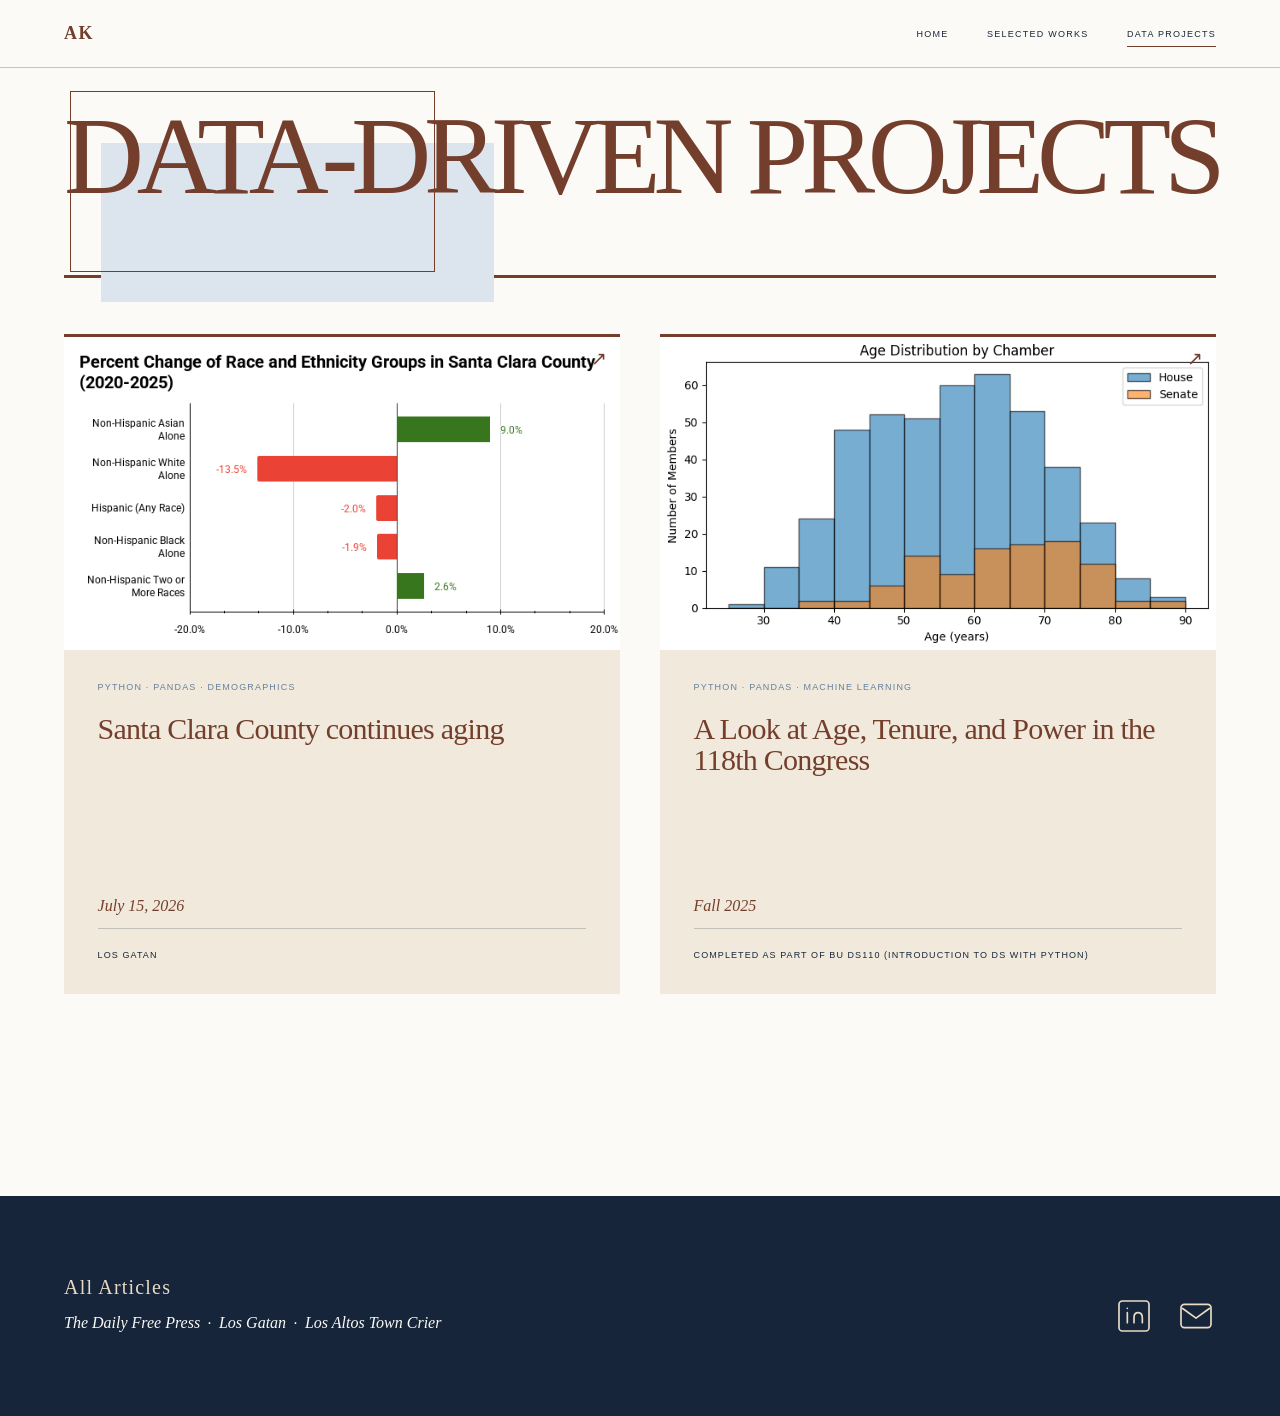
==== data-projects.html @ 2c97b5e6 "Publish portfolio website" ====
<!doctype html>
<html lang="en">
<head>
  <meta charset="UTF-8" />
  <meta name="viewport" content="width=device-width, initial-scale=1.0" />
  <meta name="description" content="Data-driven reporting projects by Anika Kapasi." />
  <title>Data-Driven Projects — Anika Kapasi</title>
  <link rel="stylesheet" href="selected-works.css?v=20260813-progressive-grid" />
  <link rel="stylesheet" href="data-projects.css" />
  <link rel="stylesheet" href="data-projects-overrides.css?v=20260813-mobile-title-spacing" />
</head>
<body>
  <header class="site-header">
    <a class="brand" href="index.html" aria-label="Anika Kapasi home">AK</a>
    <nav aria-label="Primary navigation">
      <a href="index.html#home">Home</a>
      <a href="selected-works.html">Selected Works</a>
      <a class="is-current" href="data-projects.html">Data Projects</a>
    </nav>
  </header>

  <main>
    <header class="works-intro data-intro">
      <div class="intro-accent" aria-hidden="true"><i></i><b></b></div>
      <h1><span>Data-Driven</span> <span>Projects</span></h1>
    </header>

    <section class="project-list" aria-label="Data projects">
      <article class="project-card">
        <a href="https://losgatan.com/santa-clara-county-continues-aging/" target="_blank" rel="noopener noreferrer" aria-label="Santa Clara County continues aging — opens in a new tab">
          <div class="project-image">
            <img src="public/article-images/Santa Clara County continues aging.png" alt="Photo for Santa Clara County continues aging">
          </div>
          <div class="project-copy">
            <p class="project-label">Python · Pandas · Demographics</p>
            <h2>Santa Clara County continues aging</h2>
            <time datetime="2026-07-15">July 15, 2026</time>
            <div class="project-footer">
              <span>Los Gatan</span>
              <span class="project-arrow" aria-hidden="true">↗</span>
            </div>
          </div>
        </a>
      </article>
      <article class="project-card">
        <a href="congress-data-analysis.html" aria-label="A Look at Age, Tenure, and Power in the 118th Congress">
          <div class="project-image">
            <img src="public/congress-age-chamber.png" alt="Age Distribution by Chamber chart">
          </div>
          <div class="project-copy">
            <p class="project-label">Python · Pandas · Machine Learning</p>
            <h2>A Look at Age, Tenure, and Power in the 118th Congress</h2>
            <time datetime="2025-12">Fall 2025</time>
            <div class="project-footer">
              <span>Completed as part of BU DS110 (Introduction to DS with Python)</span>
              <span class="project-arrow" aria-hidden="true">↗</span>
            </div>
          </div>
        </a>
      </article>
    </section>
  </main>

  <footer class="site-footer">
    <div class="bylines">
      <p>All Articles</p>
      <div class="byline-links" aria-label="All article bylines">
        <a href="https://dailyfreepress.com/staff_name/anika-kapasi/" target="_blank" rel="noopener noreferrer">The Daily Free Press</a>
        <span aria-hidden="true">·</span>
        <a href="https://losgatan.com/author/anikakapasi/" target="_blank" rel="noopener noreferrer">Los Gatan</a>
        <span aria-hidden="true">·</span>
        <a href="https://www.losaltosonline.com/search/?l=25&amp;sd=desc&amp;s=start_time&amp;f=html&amp;t=article%2Cvideo%2Cyoutube%2Ccollection&amp;q=anika+kapasi" target="_blank" rel="noopener noreferrer">Los Altos Town Crier</a>
      </div>
    </div>
    <div class="footer-contact" aria-label="Contact Anika Kapasi">
      <a class="contact-icon" href="https://www.linkedin.com/in/anika-kapasi/" target="_blank" rel="noopener noreferrer" aria-label="Anika Kapasi on LinkedIn">
        <svg viewBox="0 0 24 24" aria-hidden="true"><rect x="3" y="3" width="18" height="18" rx="2"/><path d="M8 10v6M8 7.4v.1M12 16v-3.2c0-1.8 1-2.8 2.5-2.8s2.5 1 2.5 3.2V16"/></svg>
      </a>
      <a class="contact-icon" href="mailto:anika.kapasi@gmail.com" aria-label="Email Anika Kapasi">
        <svg viewBox="0 0 24 24" aria-hidden="true"><rect x="3" y="5" width="18" height="14" rx="2"/><path d="m4 7.5 8 5.8 8-5.8"/></svg>
      </a>
    </div>
  </footer>
</body>
</html>
---- selected-works.css ----
:root{--paper:#fbfaf6;--brown:#743e2c;--ink:#17253a;--blue:#667f9e;--pale:#dce5ed;--cream:#e9dcc5;--serif:"Times New Roman",Times,serif;--sans:Arial,Helvetica,sans-serif;--ease:cubic-bezier(.22,1,.36,1)}
*{box-sizing:border-box}html{scroll-behavior:smooth}body{margin:0;background:var(--paper);color:var(--ink);font-family:var(--sans)}a{color:inherit}.site-header{position:relative;z-index:20;height:68px;padding:0 5vw;display:flex;align-items:center;justify-content:space-between;border-bottom:1px solid rgba(116,62,44,.3)}.brand{color:var(--brown);font:700 18px var(--serif);letter-spacing:.08em;text-decoration:none}.site-header nav{display:flex;gap:2.4rem}.site-header nav a{position:relative;text-decoration:none;text-transform:uppercase;letter-spacing:.14em;font-size:9px}.site-header nav a::after{content:"";position:absolute;left:0;bottom:-8px;width:100%;height:1px;background:var(--brown);transform:scaleX(0);transform-origin:left;transition:transform .3s var(--ease)}.site-header nav a:hover::after,.site-header nav a:focus-visible::after,.site-header nav a.is-current::after{transform:scaleX(1)}main{padding:0 5vw 10vh}.works-intro{position:relative;min-height:390px;padding:11vh 0 8vh;border-bottom:3px solid var(--brown);overflow:hidden;animation:introIn .75s var(--ease) both}.section-index{margin:0 0 1.6rem;color:var(--blue);text-transform:uppercase;letter-spacing:.18em;font-size:9px}.works-intro h1{position:relative;z-index:2;margin:0;color:var(--brown);font:clamp(76px,11vw,174px)/.72 var(--serif);font-weight:400;letter-spacing:-.06em;text-transform:uppercase}.dek{position:relative;z-index:2;max-width:560px;margin:3rem 0 0;font:italic 18px/1.45 var(--serif);color:var(--blue)}.intro-accent{position:absolute;right:5vw;top:5vh;width:31vw;height:28vh}.intro-accent i,.intro-accent b{position:absolute;display:block}.intro-accent i{inset:20% 0 0 13%;background:var(--pale)}.intro-accent b{inset:0 9% 14% 0;border:1px solid var(--brown)}.filters{padding:3rem 0 2.5rem;border-bottom:1px solid rgba(116,62,44,.35);opacity:0;animation:rise .6s var(--ease) .2s forwards}.filter-group{display:grid;grid-template-columns:110px 1fr;gap:1rem;align-items:start;margin-bottom:1.5rem}.filter-group>p{margin:.65rem 0 0;color:var(--blue);text-transform:uppercase;letter-spacing:.16em;font-size:9px}.filter-options{display:flex;flex-wrap:wrap;gap:.35rem 1.5rem}.filter-options button,.filter-status button,.empty-state button{position:relative;padding:.55rem 0;border:0;background:none;color:var(--ink);cursor:pointer;text-transform:uppercase;letter-spacing:.1em;font:10px var(--sans)}.filter-options button::after{content:"";position:absolute;left:0;bottom:2px;width:100%;height:2px;background:var(--brown);transform:scaleX(0);transform-origin:left;transition:transform .25s var(--ease)}.filter-options button:hover,.filter-options button[aria-pressed="true"]{color:var(--brown)}.filter-options button[aria-pressed="true"]::after,.filter-options button:hover::after{transform:scaleX(1)}button:focus-visible,a:focus-visible{outline:2px solid var(--blue);outline-offset:4px}.filter-status{display:flex;justify-content:space-between;align-items:center;margin-top:2rem;color:var(--blue);text-transform:uppercase;letter-spacing:.14em;font-size:9px}.filter-status button{color:var(--brown);text-decoration:underline;text-underline-offset:4px}.article-grid{display:grid;grid-template-columns:repeat(4,minmax(0,1fr));gap:5rem 2.4vw;padding:5.5rem 0}.article-card{position:relative;min-width:0;opacity:0;transform:translateY(14px);animation:cardIn .55s var(--ease) forwards}.article-card[hidden]{display:none}.article-card::before{content:"";position:absolute;z-index:0;pointer-events:none}.article-card.accent-blue::before{inset:14px -12px auto 20px;height:42%;background:var(--pale)}.article-card.accent-cream::before{inset:-14px 24px auto -12px;height:34%;background:var(--cream)}.article-card.accent-line::before{inset:-12px -14px 20% 16px;border:1px solid var(--brown)}.article-link{position:relative;z-index:1;display:flex;height:100%;min-height:430px;flex-direction:column;text-decoration:none;background:var(--paper);border-top:2px solid var(--brown);transition:transform .35s var(--ease)}.article-link:hover{transform:translateY(-5px)}.image-well{position:relative;aspect-ratio:4/3;overflow:hidden;background:linear-gradient(135deg,rgba(220,229,237,.7),rgba(233,220,197,.5))}.image-well::before,.image-well::after{content:"";position:absolute}.image-well::before{inset:18% 12%;border:1px solid rgba(116,62,44,.45)}.image-well::after{left:12%;bottom:12%;width:45%;height:1px;background:var(--blue)}.image-well span{position:absolute;right:12%;bottom:10%;text-transform:uppercase;letter-spacing:.15em;font-size:7px;color:var(--blue)}.card-body{display:flex;flex:1;flex-direction:column;padding:1.25rem .15rem .25rem}.tags{min-height:18px;margin:0 0 .8rem;color:var(--blue);text-transform:uppercase;letter-spacing:.13em;font-size:8px}.favorite-mark{color:var(--brown);margin-right:.5rem}.article-card h2{margin:0;font:24px/1.08 var(--serif);font-weight:400;letter-spacing:-.025em}.card-meta{margin:auto 0 0;padding-top:2rem;font:14px/1.45 var(--serif)}.card-meta span{display:block}.card-bottom{display:flex;align-items:flex-end;justify-content:space-between;margin-top:.8rem;padding-top:.8rem;border-top:1px solid rgba(23,37,58,.2)}.publication{max-width:80%;font-size:9px;text-transform:uppercase;letter-spacing:.12em}.external-arrow{color:var(--brown);font:24px/1 var(--serif);transition:transform .3s var(--ease)}.article-link:hover .external-arrow{transform:translate(4px,-4px)}.empty-state{padding:10vh 0;text-align:center;font:28px var(--serif)}footer{min-height:220px;padding:5rem 5vw;display:flex;align-items:flex-start;justify-content:space-between;background:var(--ink);color:var(--paper)}footer p{margin:0;color:var(--cream);font:28px var(--serif);letter-spacing:.06em}footer a{text-transform:uppercase;letter-spacing:.12em;font-size:9px;text-underline-offset:5px}@keyframes introIn{from{opacity:0;transform:translateY(18px)}to{opacity:1;transform:none}}@keyframes rise{to{opacity:1;transform:none}}@keyframes cardIn{to{opacity:1;transform:none}}
@media(max-width:1000px){.article-grid{grid-template-columns:repeat(2,minmax(0,1fr));gap:4rem 5vw}.works-intro{min-height:350px}.intro-accent{width:45vw}.article-link{min-height:450px}}
@media(max-width:620px){.site-header{padding:0 6vw}.site-header nav{gap:1.4rem}main{padding:0 6vw 8vh}.works-intro{min-height:330px;padding-top:9vh}.works-intro h1{font-size:20vw;line-height:.76}.dek{margin-top:2rem;font-size:16px}.intro-accent{right:-12vw;top:4vh;width:68vw;height:24vh;opacity:.6}.filter-group{display:block}.filter-group>p{margin-bottom:.65rem}.filter-options{gap:.25rem 1.1rem}.article-grid{grid-template-columns:1fr;gap:4.5rem;padding-top:4rem}.article-link{min-height:0}.image-well{aspect-ratio:16/10}.article-card h2{font-size:27px}.filter-status{align-items:flex-start;gap:1rem}footer{padding:4rem 6vw;flex-direction:column;gap:3rem}}
@media(prefers-reduced-motion:reduce){html{scroll-behavior:auto}*,*::before,*::after{animation-duration:.001ms!important;animation-delay:0ms!important;transition-duration:.001ms!important}}
@media(max-width:620px){.site-header nav{gap:1rem}.site-header nav a{font-size:8px;letter-spacing:.09em}}

/* Selected Works refinements */
.visually-hidden{position:absolute!important;width:1px;height:1px;padding:0;margin:-1px;overflow:hidden;clip:rect(0,0,0,0);white-space:nowrap;border:0}
.works-intro{min-height:0;padding:7vh 0 4vh}
.intro-accent{top:3.5vh;height:23vh}
.filters{padding:2rem 0 2.25rem}
.filter-group{display:block;margin-bottom:.7rem}
.filter-status{justify-content:flex-end;margin-top:.6rem}
.article-card::before{display:none!important}
.article-link{min-height:405px;background:#f1eadc;padding:.75rem}
.card-body{padding:1.1rem .35rem .35rem}
.article-card h2{font-size:20px;line-height:1.12}
.article-date{display:block;margin:.75rem 0 0;color:var(--brown);font:italic 14px/1.35 var(--serif)}
.card-meta{display:none}
@media(max-width:1000px){.works-intro{min-height:0}.article-link{min-height:450px}}
@media(max-width:620px){.works-intro{min-height:0;padding:6vh 0 3vh}.intro-accent{height:21vh}.article-card h2{font-size:23px}.article-link{min-height:0}.filters{padding:1.6rem 0 2rem}}

/* Unified filters and standardized article cards */
.filters{display:flex;flex-wrap:wrap;align-items:center;gap:.35rem 1.8rem;border-bottom:0}
.filter-group,.filter-options{display:contents}
.filter-options button{color:var(--brown);font-size:12px;letter-spacing:.09em}
.filter-options button:hover,.filter-options button[aria-pressed="true"]{color:var(--brown)}
.filter-status{flex-basis:100%;margin-top:.5rem}
.article-link{position:relative}
.tags{min-height:2.5em}
.article-card h2{min-height:8em;color:var(--brown);font-family:Georgia,"Times New Roman",serif;font-size:19px;line-height:1.16;letter-spacing:-.02em}
.article-date{min-height:1.35em;margin-top:.8rem}
.card-bottom{margin-top:auto}
.external-arrow{position:absolute;top:.7rem;right:.75rem;z-index:2;font-size:18px;line-height:1}
.article-link:hover .external-arrow{transform:translate(2px,-2px)}
@media(max-width:1000px){.article-card h2{min-height:5.8em}}
@media(max-width:620px){.filters{gap:.25rem 1.25rem}.filter-options button{font-size:11px}.article-card h2{min-height:0;font-size:23px}.article-date{min-height:0}.external-arrow{font-size:17px}}

/* Refined grid rhythm and restrained card accents */
.article-grid{padding-top:2.6rem}
.works-intro{padding-bottom:5.5vh}
.article-card{z-index:0}
.article-card.accent-blue::before,.article-card.accent-cream::before{display:none!important}
.card-body{display:grid;grid-template-rows:48px 150px auto auto;align-content:start}
.tags{line-height:1.65}
.article-card h2{min-height:0;font-size:21px;line-height:1.25}
.article-date{align-self:end;margin:.55rem 0 .8rem}
.card-bottom{margin-top:0;padding-top:.8rem}
@media(max-width:1000px){.card-body{grid-template-rows:48px 150px auto auto}.article-card h2{min-height:0;font-size:22px;line-height:1.26}}
@media(max-width:620px){.article-grid{padding-top:2rem}.works-intro{padding-bottom:4.5vh}.card-body{display:flex}.article-card h2{font-size:24px;line-height:1.26}.article-date{margin-top:1rem}.card-bottom{margin-top:.1rem}}

/* Published article photography */
.image-well::before,.image-well::after{display:none}
.image-well img{display:block;width:100%;height:100%;object-fit:cover;object-position:center;transition:transform .4s var(--ease)}
.article-link:hover .image-well img{transform:scale(1.025)}

/* Shared articles and contact footer. */
.site-footer{gap:3rem}.bylines{display:grid;gap:.8rem}.bylines p{font-size:20px}.byline-links{display:flex;flex-wrap:wrap;align-items:center;gap:.45rem;color:var(--paper)}.byline-links a{font:italic 16px/1.35 var(--serif);letter-spacing:0;text-transform:none;text-decoration:none}.byline-links a:hover,.byline-links a:focus-visible{text-decoration:underline;text-underline-offset:4px}.footer-contact{display:flex;align-items:flex-end;align-self:flex-end;gap:1.35rem}.contact-icon{display:grid;place-items:end;width:40px;height:40px;line-height:0;color:var(--cream);font-family:ui-monospace,SFMono-Regular,"SF Mono",Menlo,Consolas,monospace;text-decoration:none;transition:color .2s var(--ease)}.contact-icon svg{display:block;width:40px;height:40px;fill:none;stroke:currentColor;stroke-linecap:round;stroke-linejoin:round;stroke-width:1}.contact-icon:hover,.contact-icon:focus-visible{color:var(--paper)}

/* Touch-sized controls without changing the desktop editorial layout. */
@media (max-width: 700px) {
  .site-header nav a {
    display:inline-flex;
    align-items:center;
    min-height:44px;
  }

  .filter-options button,
  .filter-status button,
  .empty-state button {
    min-height:44px;
    padding-top:.75rem;
    padding-bottom:.75rem;
  }

  .site-footer {
    align-items:flex-start;
  }

  .footer-contact {
    align-self:flex-start;
  }
}

/* Mobile editorial page headers: keep the title clear of its geometric accents. */
@media (max-width: 700px) {
  .works-intro {
    min-height:215px;
    display:flex;
    align-items:flex-end;
    padding:2.75rem 0 1.75rem;
  }

  .works-intro h1 {
    max-width:100%;
    font-size:clamp(58px,18vw,78px);
    line-height:.76;
  }

  .works-intro .intro-accent {
    top:1.75rem;
    right:1vw;
    width:54vw;
    height:17vh;
    opacity:.72;
  }

  .works-intro .intro-accent i {
    inset:18% 0 0 14%;
  }

  .works-intro .intro-accent b {
    inset:0 8% 14% 0;
  }
}

/* Keep tablet and phone title treatments clean; desktop retains the accents. */
@media (max-width: 900px) {
  .works-intro .intro-accent {
    display:none;
  }
}

/* Selected Works grid: retain readable editorial card widths as space narrows. */
@media (max-width: 1220px) {
  .article-grid {
    grid-template-columns:repeat(3, minmax(0, 1fr));
  }
}

@media (max-width: 960px) {
  .article-grid {
    grid-template-columns:repeat(2, minmax(0, 1fr));
  }
}

@media (max-width: 700px) {
  .article-grid {
    grid-template-columns:1fr;
  }

  .article-link {
    min-height:0;
  }
}
---- data-projects.css ----
.data-intro{min-height:210px;padding:5vh 0 3vh;overflow:visible;border-bottom:3px solid var(--brown)}
.data-intro h1{z-index:3;white-space:nowrap;font-size:clamp(48px,8.65vw,130px);line-height:.78;letter-spacing:-.065em}
.data-intro .intro-accent{right:auto;left:.5%;top:2.5vh;width:31vw;height:21vh;transform:rotate(-1.5deg)}
.data-intro .intro-accent i{inset:28% -7% -12% 8%;background:var(--pale)}
.data-intro .intro-accent b{inset:0 8% 4% 0;transform:rotate(2.5deg)}
.project-list{display:grid;grid-template-columns:repeat(2,minmax(0,1fr));gap:2.5rem;padding:3.5rem 0 7rem}
.project-card{position:relative}
.project-card::before{content:"";position:absolute;z-index:-1;inset:16px -14px -14px 22%;background:rgba(220,229,237,.82)}
.project-card>a{position:relative;display:flex;flex-direction:column;min-height:560px;border-top:3px solid var(--brown);background:#f1eadc;text-decoration:none;transition:transform .35s var(--ease)}
.project-card>a:hover{transform:translateY(-5px)}
.project-image{position:relative;min-height:0;aspect-ratio:16/9;overflow:hidden;background:linear-gradient(135deg,rgba(220,229,237,.72),rgba(233,220,197,.58))}
.project-image::before{content:"";position:absolute;inset:14%;border:1px solid rgba(116,62,44,.46)}
.project-image::after{content:"";position:absolute;left:14%;bottom:13%;width:48%;height:1px;background:var(--blue)}
.project-image span{position:absolute;right:14%;bottom:11%;color:var(--blue);text-transform:uppercase;letter-spacing:.15em;font-size:7px}
.project-copy{display:flex;flex:1;flex-direction:column;padding:2rem 2.1rem 1.75rem}
.project-label{margin:0 0 1.3rem;color:var(--blue);text-transform:uppercase;letter-spacing:.13em;font-size:9px}
.project-copy h2{max-width:720px;margin:0;color:var(--brown);font:clamp(27px,2.4vw,38px)/1.04 Georgia,"Times New Roman",serif;font-weight:400;letter-spacing:-.025em}
.project-copy time{display:block;margin:1.35rem 0 0;color:var(--brown);font:italic 16px/1.4 var(--serif)}
.project-description{max-width:620px;margin:2rem 0;color:var(--ink);font:italic 17px/1.55 Georgia,"Times New Roman",serif;letter-spacing:.01em}
.project-footer{display:flex;align-items:center;justify-content:space-between;margin-top:auto;padding-top:1rem;border-top:1px solid rgba(23,37,58,.22);text-transform:uppercase;letter-spacing:.12em;font-size:9px}
.project-arrow{position:absolute;z-index:3;top:12px;right:12px;color:var(--brown);font:19px/1 var(--serif);transition:transform .3s var(--ease)}
.project-card>a:hover .project-arrow{transform:translate(2px,-2px)}
@media(max-width:760px){
  .site-header nav{gap:1rem}
  .site-header nav a{font-size:8px;letter-spacing:.09em}
  .data-intro{min-height:230px;padding:7vh 0 4.5vh;overflow:hidden}
  .data-intro h1{white-space:normal;font-size:14vw;line-height:.82}
  .data-intro .intro-accent{left:0;top:2vh;width:58vw;height:19vh}
  .project-list{display:grid;grid-template-columns:1fr;gap:2rem;padding:2.5rem 0 5rem}
  .project-card>a{display:block;min-height:0}
  .project-image{min-height:0;aspect-ratio:16/10}
  .project-copy{padding:2rem 1.5rem 1.5rem}
  .project-copy h2{font-size:31px;line-height:1.05}
  .project-arrow{left:auto;right:12px}
}

.project-image::before,.project-image::after{display:none}
.project-image img{display:block;width:100%;height:100%;object-fit:cover;object-position:center;transition:transform .4s var(--ease)}
.project-card>a:hover .project-image img{transform:scale(1.02)}
---- data-projects-overrides.css ----
/* Shared project-card rhythm. */
.data-intro .intro-accent {
  transform: none;
}

.data-intro .intro-accent b {
  transform: none;
}

.project-card::before {
  display: none;
}

.project-card:nth-child(even)::before {
  display: none;
}

.project-card {
  /* One shared canvas leaves room for the longest title and footer. */
  height: 660px;
  min-width: 0;
}

.project-card > a {
  height: 100%;
  min-height: 0;
  min-width: 0;
  box-sizing: border-box;
}

.project-copy {
  min-height: 0;
}

.project-footer span {
  white-space: nowrap;
}

.project-description {
  margin: 1.25rem 0 0;
  font-size: 15px;
}

.project-copy h2 {
  font-size: 30px;
}

.project-copy time {
  margin: auto 0 0;
}

.project-footer {
  min-height: 2.4rem;
  margin-top: .65rem;
}

@media (max-width: 760px) {
  .project-list,
  .project-card {
    min-width: 0;
  }

  .project-card > a,
  .project-image,
  .project-image img {
    width: 100%;
    max-width: 100%;
  }

  .project-card > a {
    height: auto;
    min-height: 0;
  }

  .project-card {
    height: auto;
  }

  .project-footer span {
    white-space: normal;
  }
}

@media (max-width: 700px) {
  .data-intro {
    min-height:215px;
    display:flex;
    align-items:flex-end;
    padding:2.75rem 0 1.75rem;
  }

  .data-intro h1 {
    max-width:100%;
    font-size:clamp(56px,15vw,64px);
    line-height:.78;
    letter-spacing:-.075em;
  }

  .data-intro h1 span {
    display:block;
    white-space:nowrap;
  }

  .data-intro .intro-accent {
    top:1.75rem;
    right:1vw;
    left:auto;
    width:54vw;
    height:17vh;
  }

  .data-intro .intro-accent i {
    inset:18% 0 0 14%;
  }

  .data-intro .intro-accent b {
    inset:0 8% 14% 0;
  }

  .project-copy time {
    margin:2rem 0 0;
  }
}
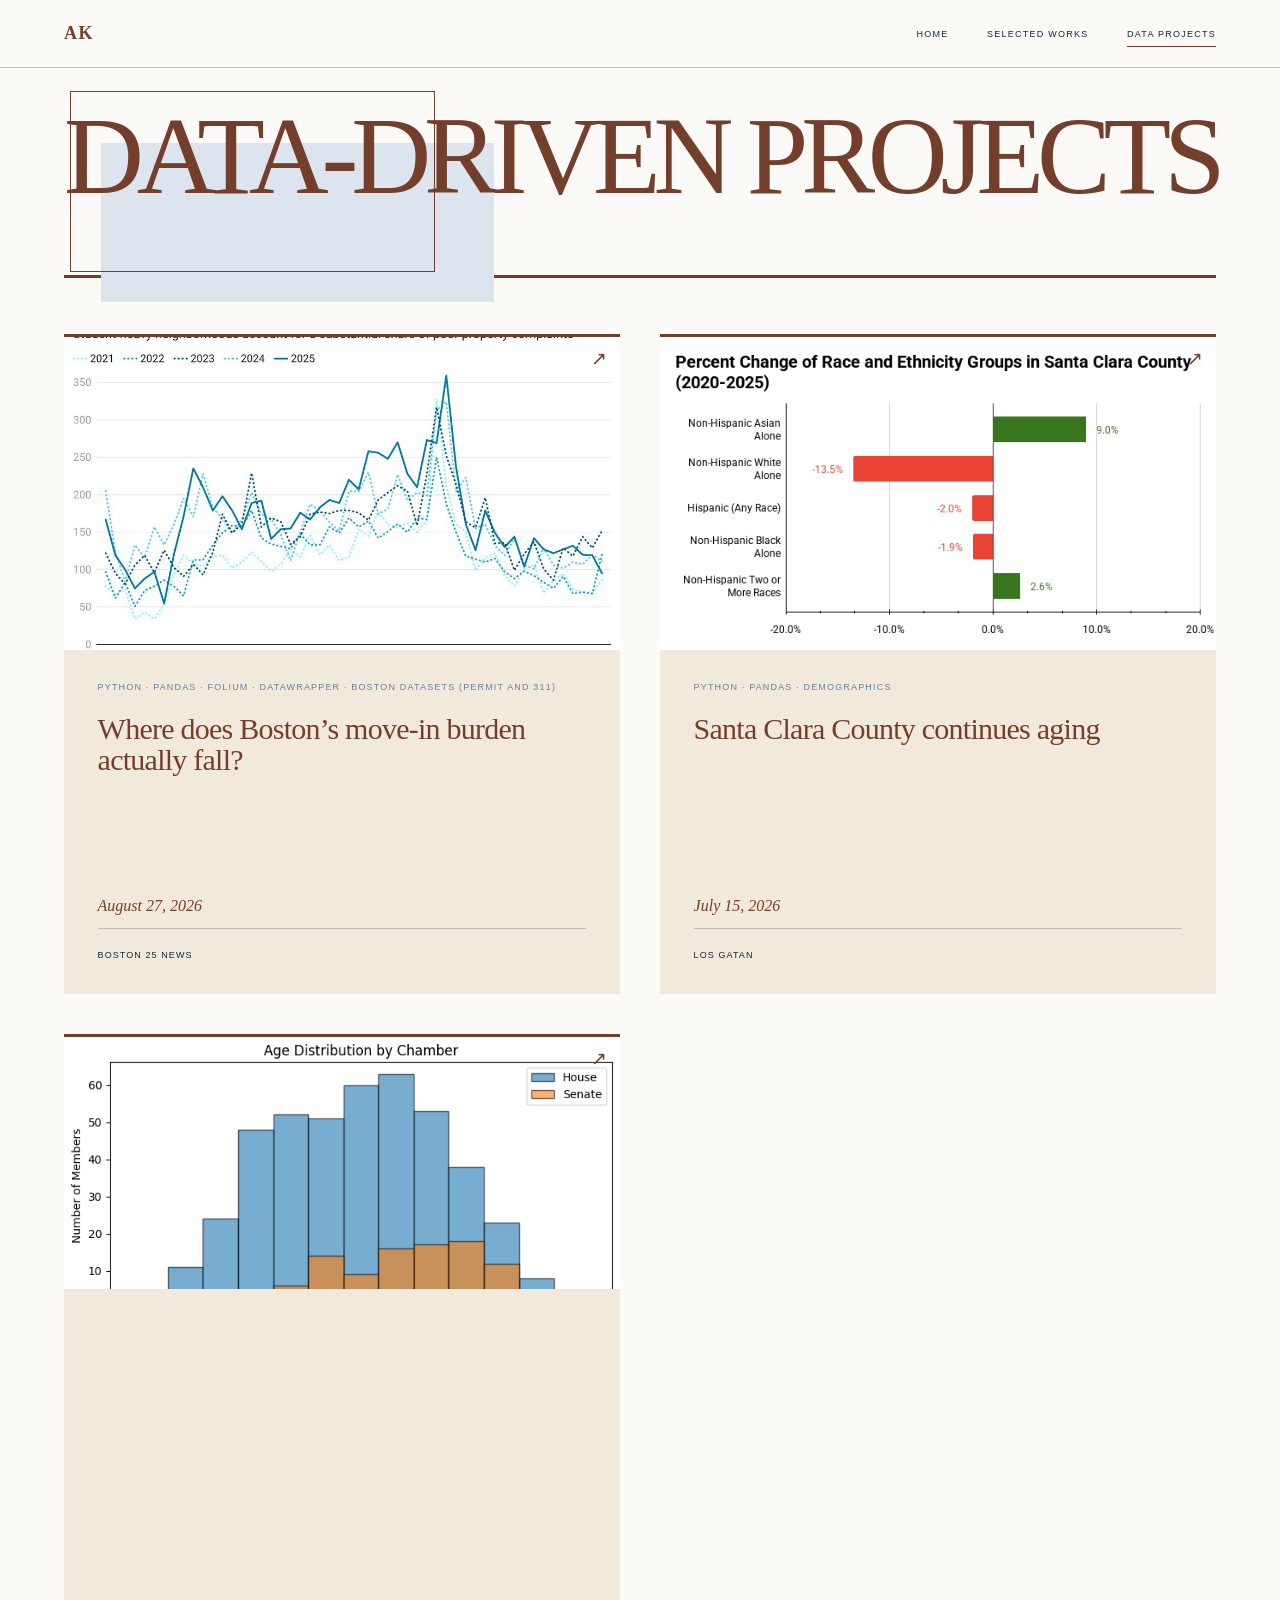
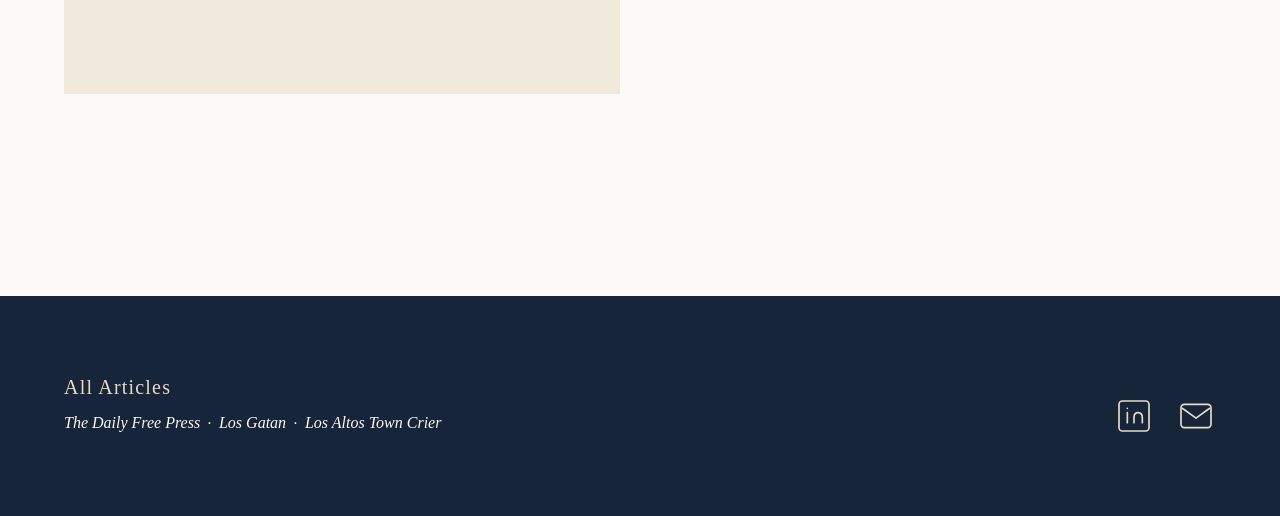
==== commit 3b61e855: "Update portfolio content" ====
--- a/data-projects.html
+++ b/data-projects.html
@@ -26,6 +26,22 @@
     </header>
 
     <section class="project-list" aria-label="Data projects">
+      <article class="project-card">
+        <a href="https://www.boston25news.com/news/local/where-does-bostons-move-in-burden-actually-fall/E3J6OGG32NBYHEYXRSV6W2PFK4/" target="_blank" rel="noopener noreferrer" aria-label="Where does Boston’s move-in burden actually fall? — opens in a new tab">
+          <div class="project-image">
+            <img src="public/boston-move-in-burden.jpg" alt="Boston street during move-in season">
+          </div>
+          <div class="project-copy">
+            <p class="project-label">Python · Pandas · Folium · Datawrapper · Boston Datasets (Permit and 311)</p>
+            <h2>Where does Boston’s move-in burden actually fall?</h2>
+            <time datetime="2026-08-27">August 27, 2026</time>
+            <div class="project-footer">
+              <span>Boston 25 News</span>
+              <span class="project-arrow" aria-hidden="true">↗</span>
+            </div>
+          </div>
+        </a>
+      </article>
       <article class="project-card">
         <a href="https://losgatan.com/santa-clara-county-continues-aging/" target="_blank" rel="noopener noreferrer" aria-label="Santa Clara County continues aging — opens in a new tab">
           <div class="project-image">
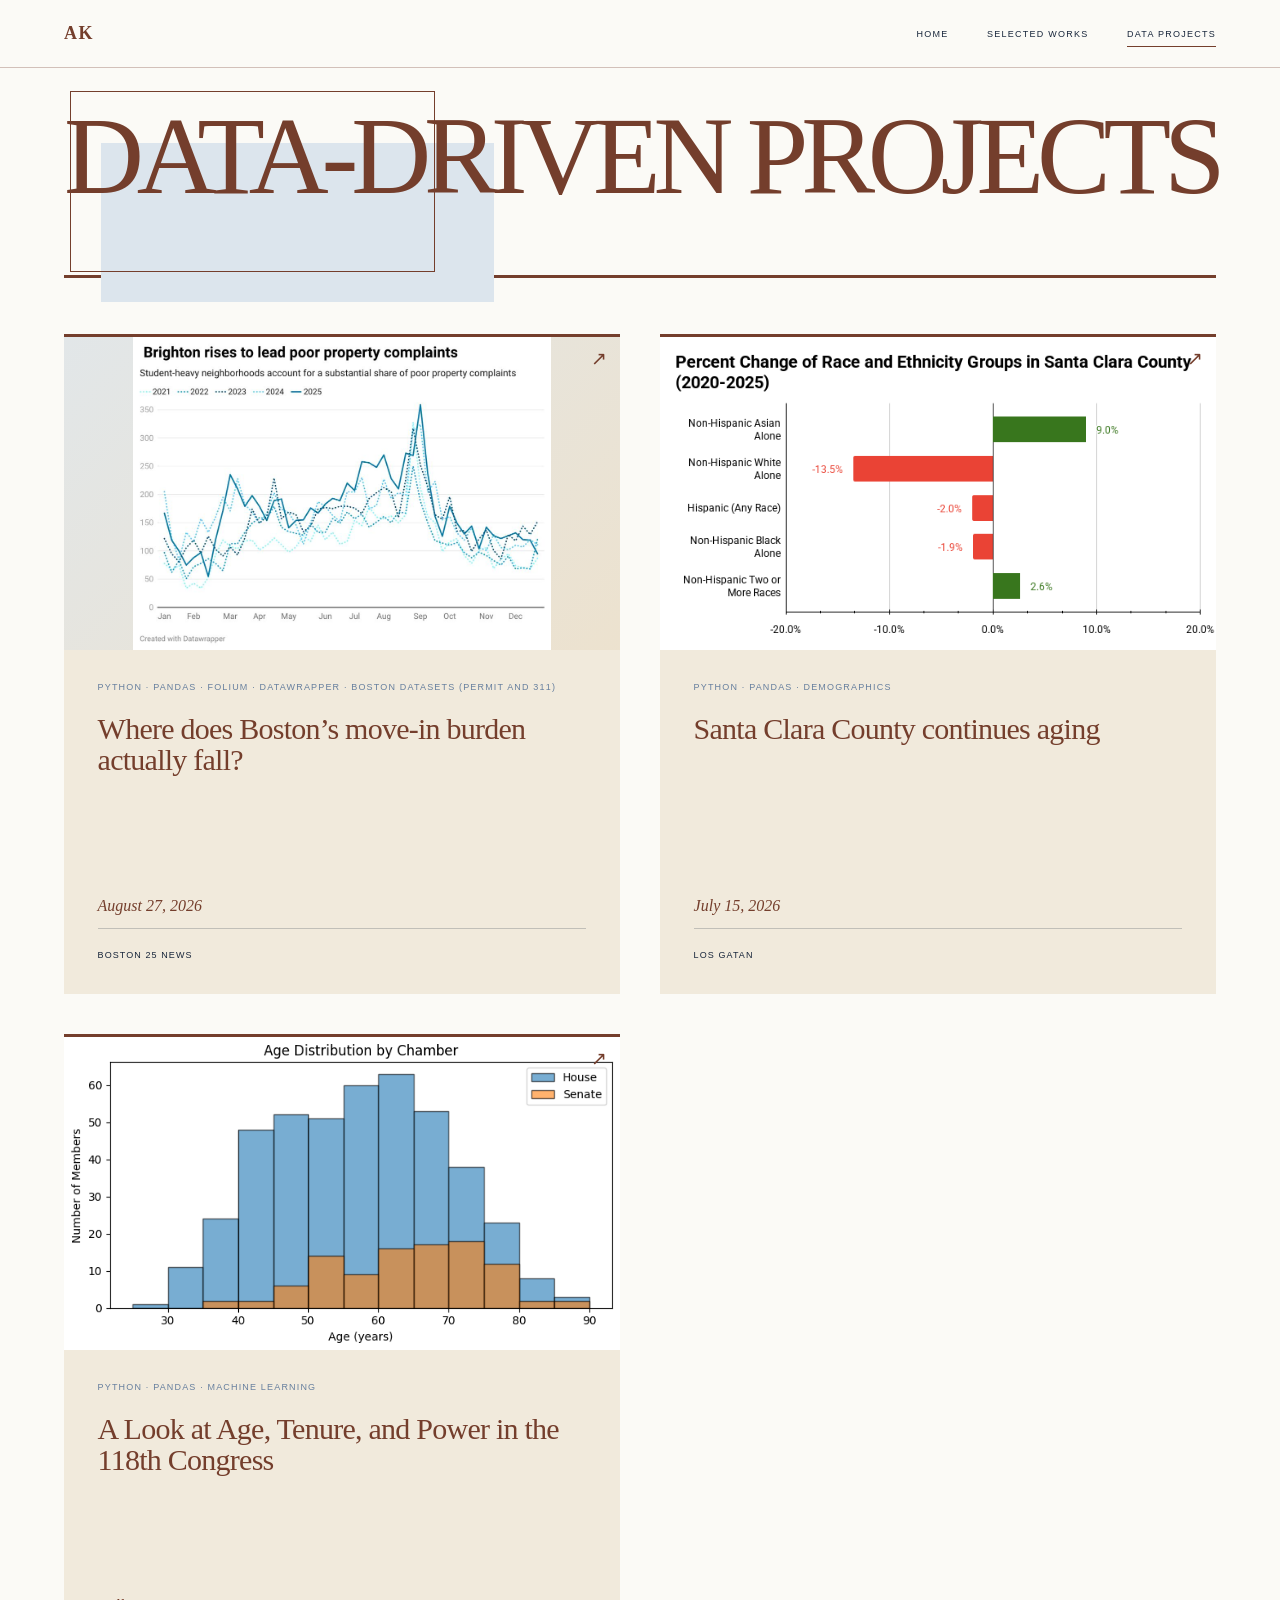
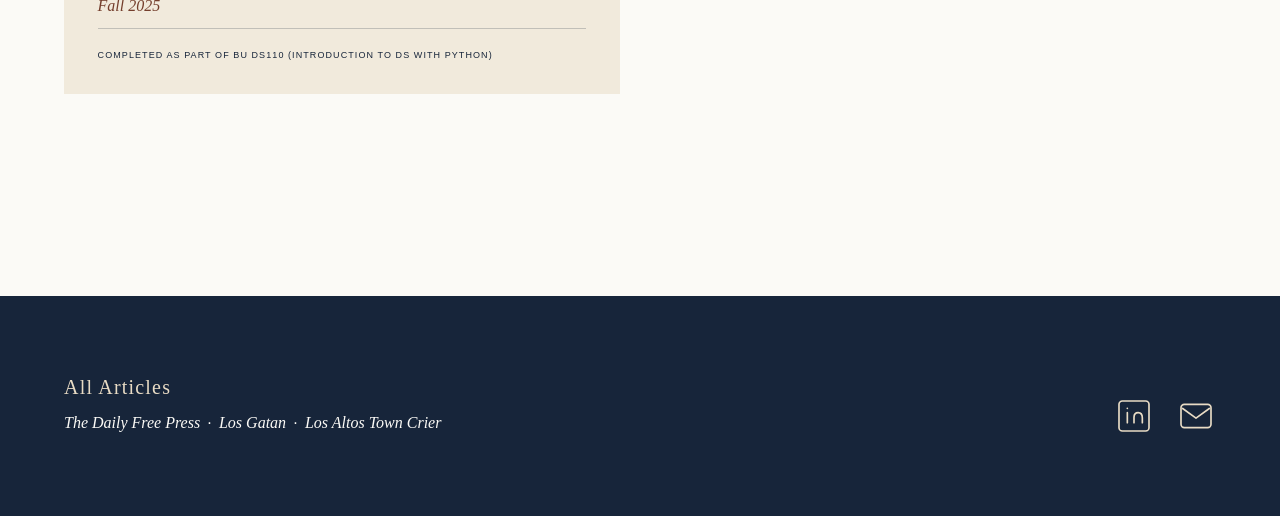
==== commit a4f9f6d8: "Refine portfolio project card" ====
--- a/data-projects.html
+++ b/data-projects.html
@@ -6,7 +6,7 @@
   <meta name="description" content="Data-driven reporting projects by Anika Kapasi." />
   <title>Data-Driven Projects — Anika Kapasi</title>
   <link rel="stylesheet" href="selected-works.css?v=20260813-progressive-grid" />
-  <link rel="stylesheet" href="data-projects.css" />
+  <link rel="stylesheet" href="data-projects.css?v=20260924-move-in-fit" />
   <link rel="stylesheet" href="data-projects-overrides.css?v=20260813-mobile-title-spacing" />
 </head>
 <body>
@@ -28,7 +28,7 @@
     <section class="project-list" aria-label="Data projects">
       <article class="project-card">
         <a href="https://www.boston25news.com/news/local/where-does-bostons-move-in-burden-actually-fall/E3J6OGG32NBYHEYXRSV6W2PFK4/" target="_blank" rel="noopener noreferrer" aria-label="Where does Boston’s move-in burden actually fall? — opens in a new tab">
-          <div class="project-image">
+          <div class="project-image project-image-contain">
             <img src="public/boston-move-in-burden.jpg" alt="Boston street during move-in season">
           </div>
           <div class="project-copy">
--- a/data-projects.css
+++ b/data-projects.css
@@ -36,4 +36,5 @@
 
 .project-image::before,.project-image::after{display:none}
 .project-image img{display:block;width:100%;height:100%;object-fit:cover;object-position:center;transition:transform .4s var(--ease)}
+.project-image.project-image-contain img{object-fit:contain}
 .project-card>a:hover .project-image img{transform:scale(1.02)}
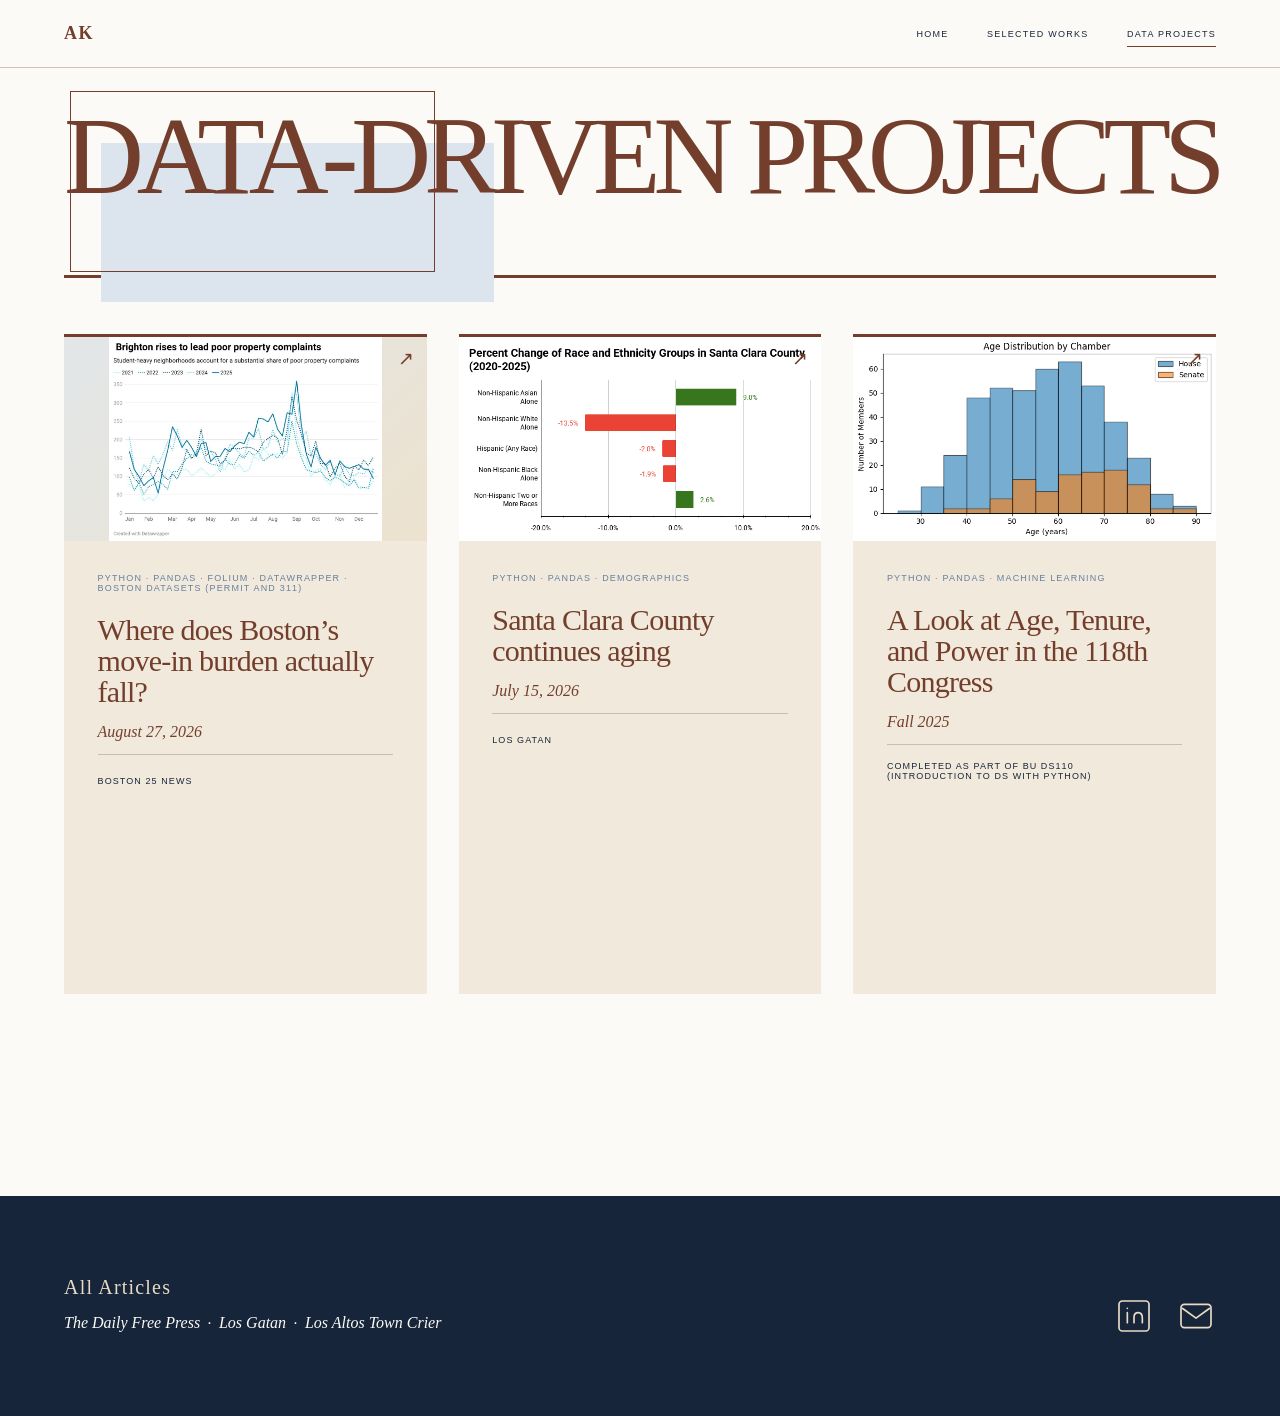
==== commit f73011c8: "Wrap data project course credit" ====
--- a/data-projects.html
+++ b/data-projects.html
@@ -68,7 +68,7 @@
             <h2>A Look at Age, Tenure, and Power in the 118th Congress</h2>
             <time datetime="2025-12">Fall 2025</time>
             <div class="project-footer">
-              <span>Completed as part of BU DS110 (Introduction to DS with Python)</span>
+              <span>Completed as part of BU DS110<br />(Introduction to DS with Python)</span>
               <span class="project-arrow" aria-hidden="true">↗</span>
             </div>
           </div>
--- a/data-projects.css
+++ b/data-projects.css
@@ -3,7 +3,7 @@
 .data-intro .intro-accent{right:auto;left:.5%;top:2.5vh;width:31vw;height:21vh;transform:rotate(-1.5deg)}
 .data-intro .intro-accent i{inset:28% -7% -12% 8%;background:var(--pale)}
 .data-intro .intro-accent b{inset:0 8% 4% 0;transform:rotate(2.5deg)}
-.project-list{display:grid;grid-template-columns:repeat(2,minmax(0,1fr));gap:2.5rem;padding:3.5rem 0 7rem}
+.project-list{display:grid;grid-template-columns:repeat(3,minmax(0,1fr));gap:2rem;padding:3.5rem 0 7rem}
 .project-card{position:relative}
 .project-card::before{content:"";position:absolute;z-index:-1;inset:16px -14px -14px 22%;background:rgba(220,229,237,.82)}
 .project-card>a{position:relative;display:flex;flex-direction:column;min-height:560px;border-top:3px solid var(--brown);background:#f1eadc;text-decoration:none;transition:transform .35s var(--ease)}
@@ -20,6 +20,9 @@
 .project-footer{display:flex;align-items:center;justify-content:space-between;margin-top:auto;padding-top:1rem;border-top:1px solid rgba(23,37,58,.22);text-transform:uppercase;letter-spacing:.12em;font-size:9px}
 .project-arrow{position:absolute;z-index:3;top:12px;right:12px;color:var(--brown);font:19px/1 var(--serif);transition:transform .3s var(--ease)}
 .project-card>a:hover .project-arrow{transform:translate(2px,-2px)}
+@media(max-width:1100px){
+  .project-list{grid-template-columns:repeat(2,minmax(0,1fr));gap:2.5rem}
+}
 @media(max-width:760px){
   .site-header nav{gap:1rem}
   .site-header nav a{font-size:8px;letter-spacing:.09em}
--- a/data-projects-overrides.css
+++ b/data-projects-overrides.css
@@ -46,7 +46,7 @@
 }
 
 .project-copy time {
-  margin: auto 0 0;
+  margin: .85rem 0 0;
 }
 
 .project-footer {
@@ -118,6 +118,6 @@
   }
 
   .project-copy time {
-    margin:2rem 0 0;
+    margin:.85rem 0 0;
   }
 }
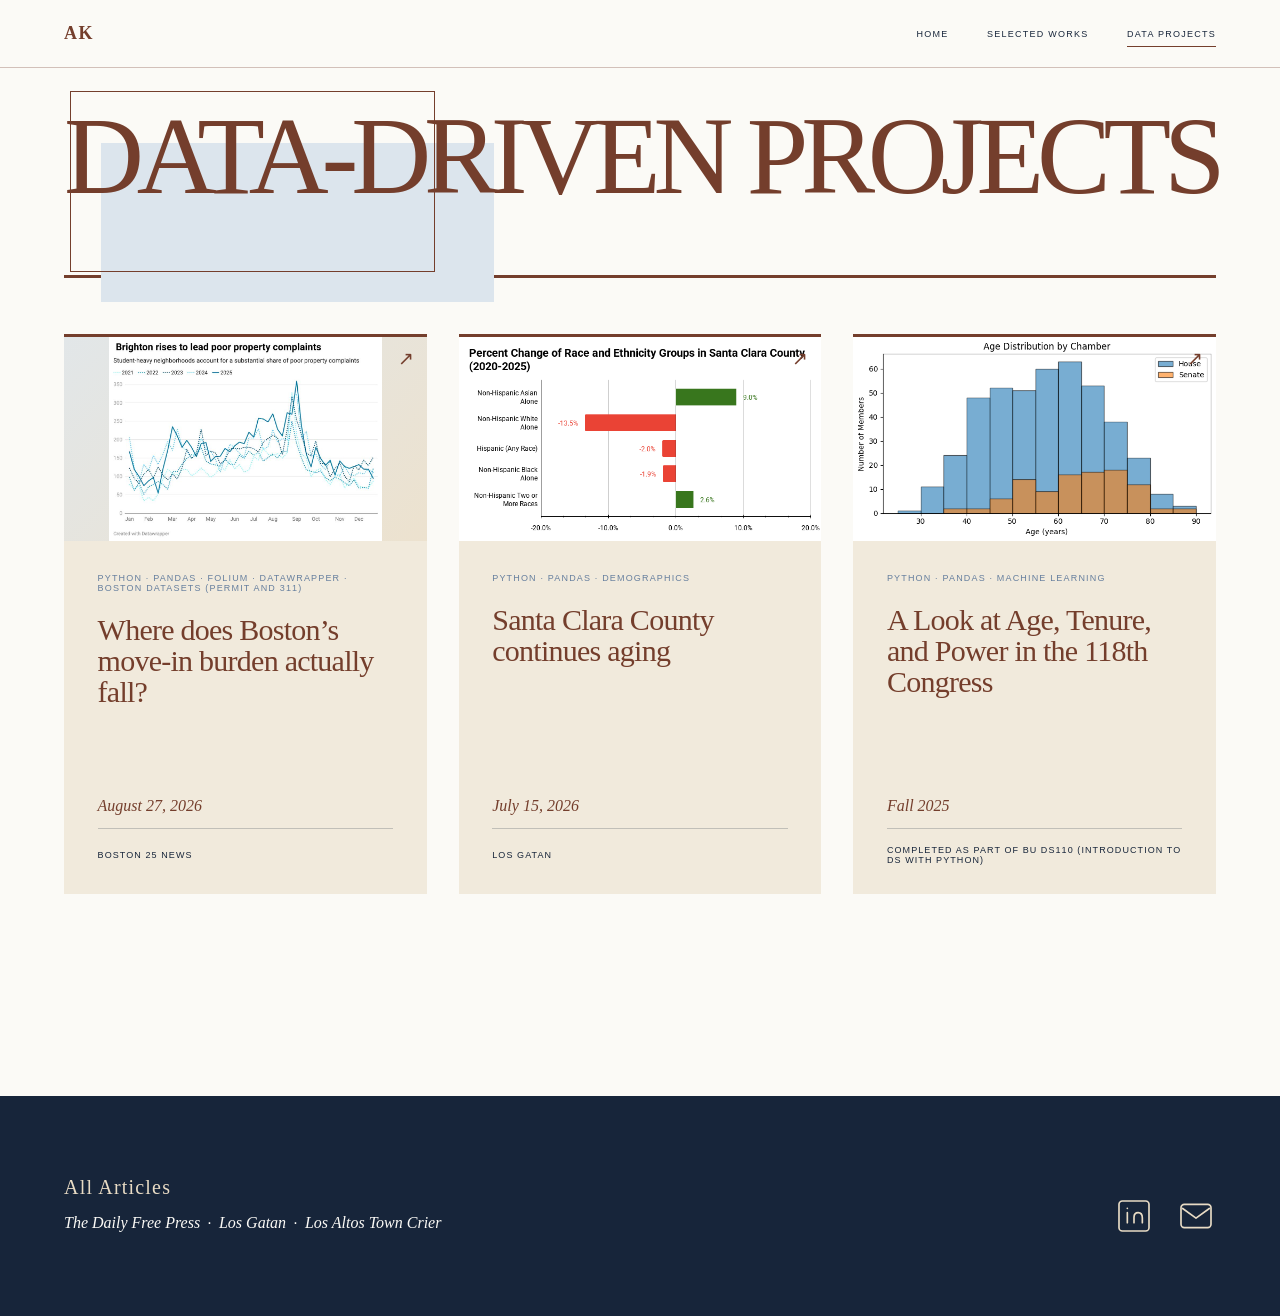
==== commit db2f63e3: "Wrap project credit naturally" ====
--- a/data-projects.html
+++ b/data-projects.html
@@ -68,7 +68,7 @@
             <h2>A Look at Age, Tenure, and Power in the 118th Congress</h2>
             <time datetime="2025-12">Fall 2025</time>
             <div class="project-footer">
-              <span>Completed as part of BU DS110<br />(Introduction to DS with Python)</span>
+              <span class="project-credit">Completed as part of BU DS110 (Introduction to DS with Python)</span>
               <span class="project-arrow" aria-hidden="true">↗</span>
             </div>
           </div>
--- a/data-projects-overrides.css
+++ b/data-projects-overrides.css
@@ -16,8 +16,8 @@
 }
 
 .project-card {
-  /* One shared canvas leaves room for the longest title and footer. */
-  height: 660px;
+  /* A compact shared canvas keeps the three-column layout balanced. */
+  height: 560px;
   min-width: 0;
 }
 
@@ -36,6 +36,10 @@
   white-space: nowrap;
 }
 
+.project-footer .project-credit {
+  white-space: normal;
+}
+
 .project-description {
   margin: 1.25rem 0 0;
   font-size: 15px;
@@ -46,7 +50,7 @@
 }
 
 .project-copy time {
-  margin: .85rem 0 0;
+  margin: auto 0 0;
 }
 
 .project-footer {
@@ -118,6 +122,6 @@
   }
 
   .project-copy time {
-    margin:.85rem 0 0;
+    margin:2rem 0 0;
   }
 }
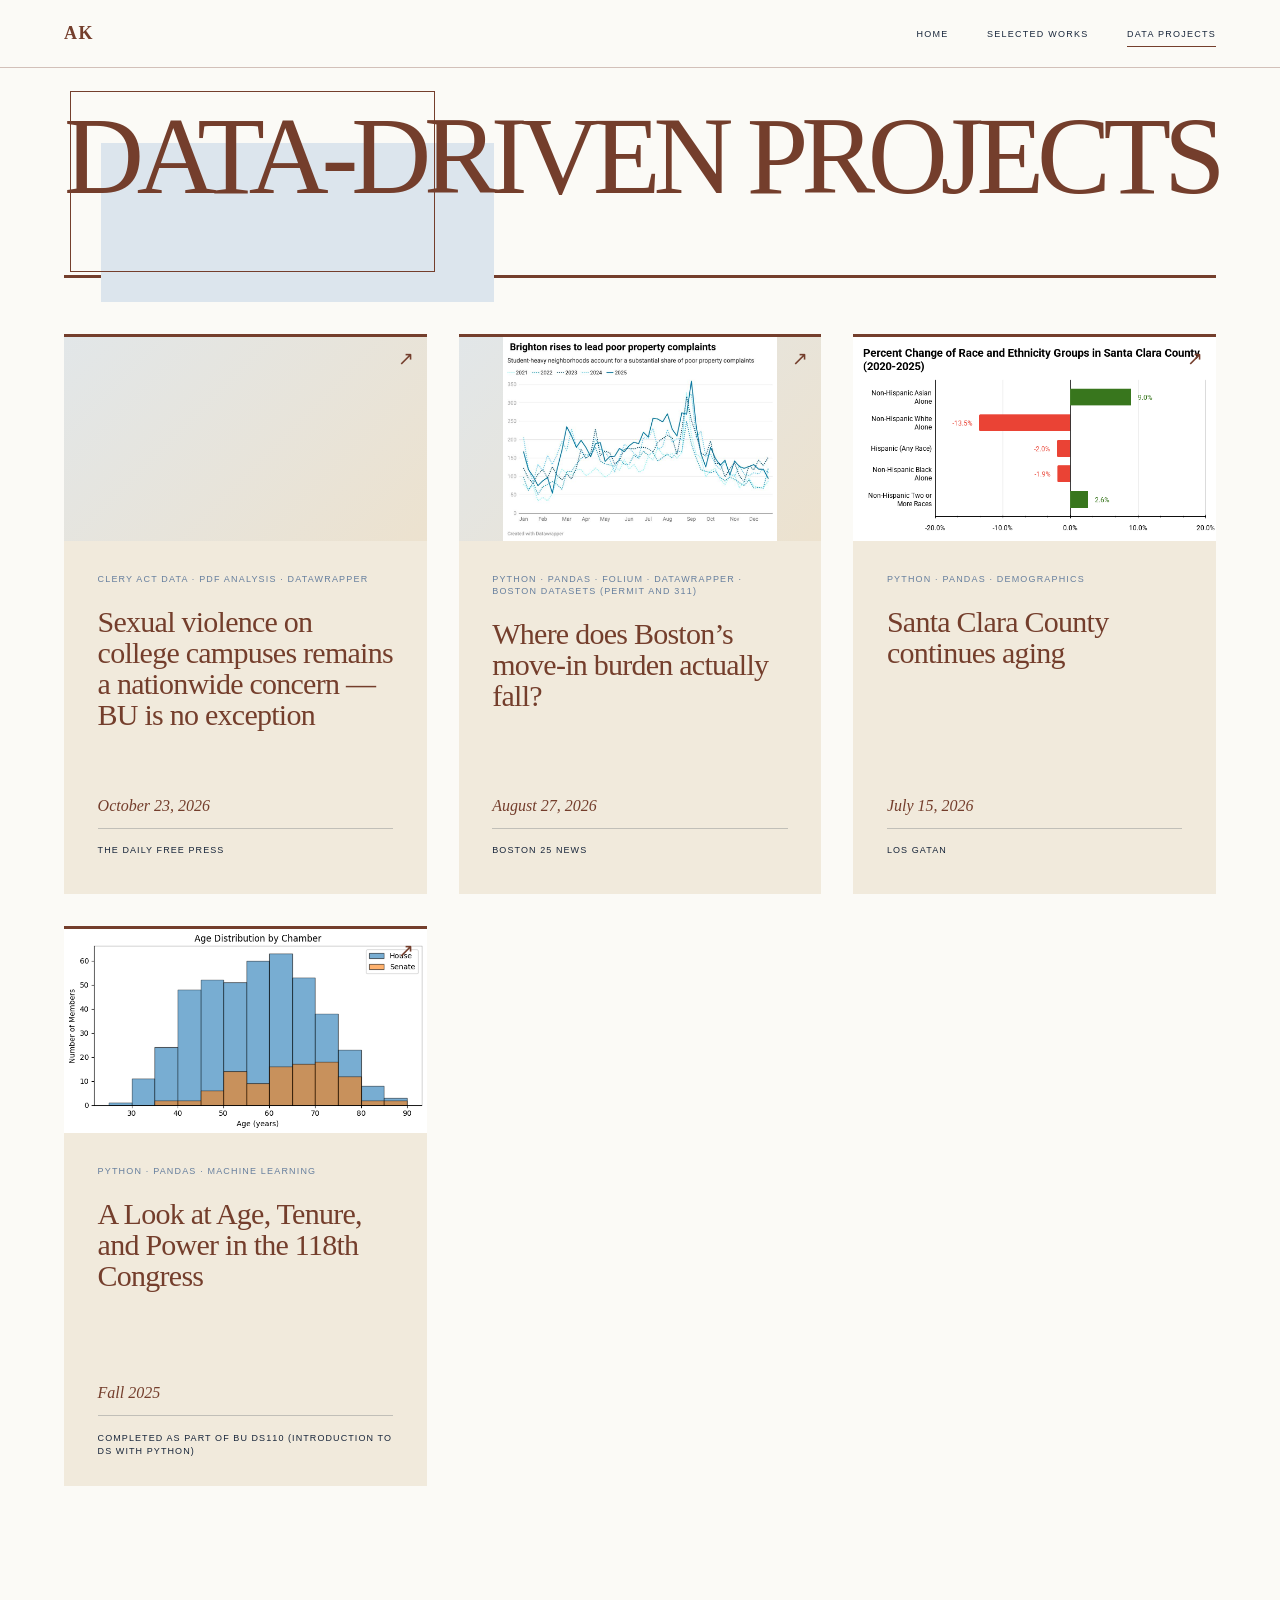
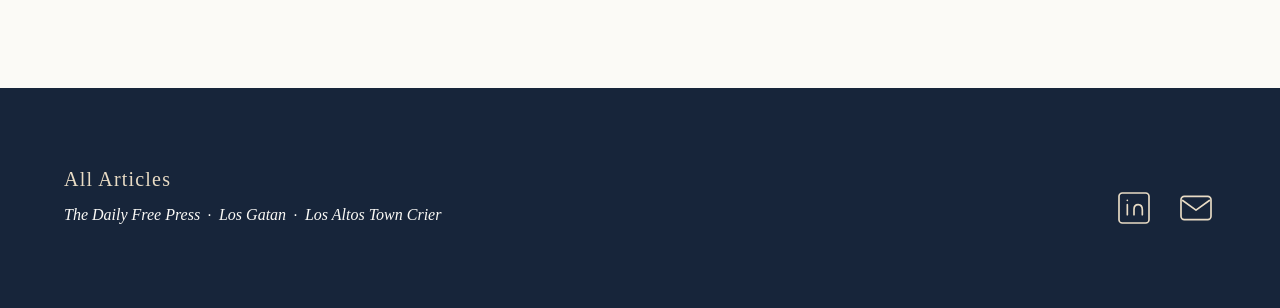
==== commit 4e383af7: "Add Clery Act data project" ====
--- a/data-projects.html
+++ b/data-projects.html
@@ -26,6 +26,22 @@
     </header>
 
     <section class="project-list" aria-label="Data projects">
+      <article class="project-card">
+        <a href="https://datawrapper.dwcdn.net/NVF47/1/" target="_blank" rel="noopener noreferrer" aria-label="Sexual violence on college campuses remains a nationwide concern — BU is no exception — opens interactive chart in a new tab">
+          <div class="project-image">
+            <iframe class="project-embed" src="https://datawrapper.dwcdn.net/NVF47/1/" title="Clery Act data visualization about sexual violence on college campuses" loading="lazy" tabindex="-1" aria-hidden="true"></iframe>
+          </div>
+          <div class="project-copy">
+            <p class="project-label">Clery Act Data · PDF Analysis · Datawrapper</p>
+            <h2>Sexual violence on college campuses remains a nationwide concern — BU is no exception</h2>
+            <time datetime="2026-10-23">October 23, 2026</time>
+            <div class="project-footer">
+              <span>The Daily Free Press</span>
+              <span class="project-arrow" aria-hidden="true">↗</span>
+            </div>
+          </div>
+        </a>
+      </article>
       <article class="project-card">
         <a href="https://www.boston25news.com/news/local/where-does-bostons-move-in-burden-actually-fall/E3J6OGG32NBYHEYXRSV6W2PFK4/" target="_blank" rel="noopener noreferrer" aria-label="Where does Boston’s move-in burden actually fall? — opens in a new tab">
           <div class="project-image project-image-contain">
--- a/data-projects.css
+++ b/data-projects.css
@@ -13,7 +13,7 @@
 .project-image::after{content:"";position:absolute;left:14%;bottom:13%;width:48%;height:1px;background:var(--blue)}
 .project-image span{position:absolute;right:14%;bottom:11%;color:var(--blue);text-transform:uppercase;letter-spacing:.15em;font-size:7px}
 .project-copy{display:flex;flex:1;flex-direction:column;padding:2rem 2.1rem 1.75rem}
-.project-label{margin:0 0 1.3rem;color:var(--blue);text-transform:uppercase;letter-spacing:.13em;font-size:9px}
+.project-label{margin:0 0 1.3rem;color:var(--blue);text-transform:uppercase;letter-spacing:.13em;font-size:9px;line-height:1.35}
 .project-copy h2{max-width:720px;margin:0;color:var(--brown);font:clamp(27px,2.4vw,38px)/1.04 Georgia,"Times New Roman",serif;font-weight:400;letter-spacing:-.025em}
 .project-copy time{display:block;margin:1.35rem 0 0;color:var(--brown);font:italic 16px/1.4 var(--serif)}
 .project-description{max-width:620px;margin:2rem 0;color:var(--ink);font:italic 17px/1.55 Georgia,"Times New Roman",serif;letter-spacing:.01em}
@@ -39,5 +39,6 @@
 
 .project-image::before,.project-image::after{display:none}
 .project-image img{display:block;width:100%;height:100%;object-fit:cover;object-position:center;transition:transform .4s var(--ease)}
+.project-image .project-embed{display:block;width:100%;height:100%;border:0;pointer-events:none}
 .project-image.project-image-contain img{object-fit:contain}
 .project-card>a:hover .project-image img{transform:scale(1.02)}
--- a/data-projects-overrides.css
+++ b/data-projects-overrides.css
@@ -38,6 +38,7 @@
 
 .project-footer .project-credit {
   white-space: normal;
+  line-height: 1.45;
 }
 
 .project-description {
@@ -56,6 +57,7 @@
 .project-footer {
   min-height: 2.4rem;
   margin-top: .65rem;
+  align-items: flex-start;
 }
 
 @media (max-width: 760px) {
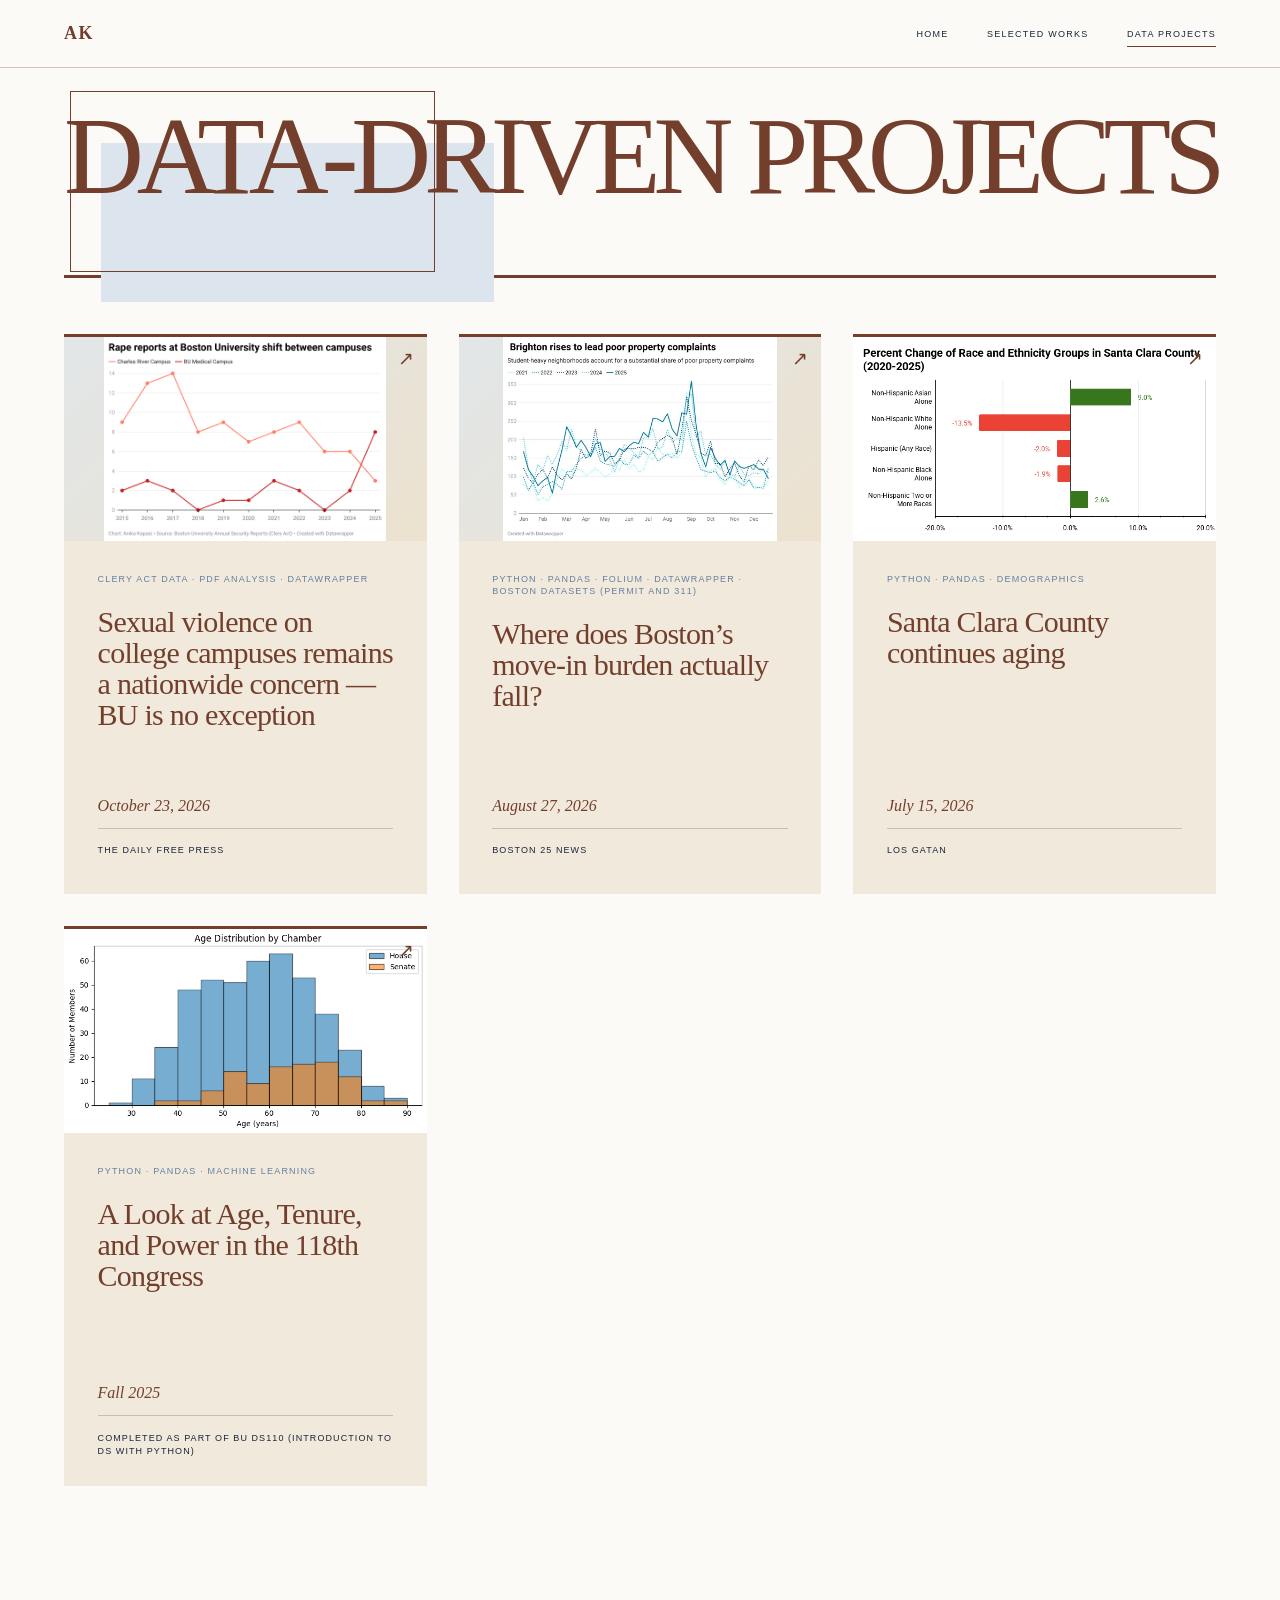
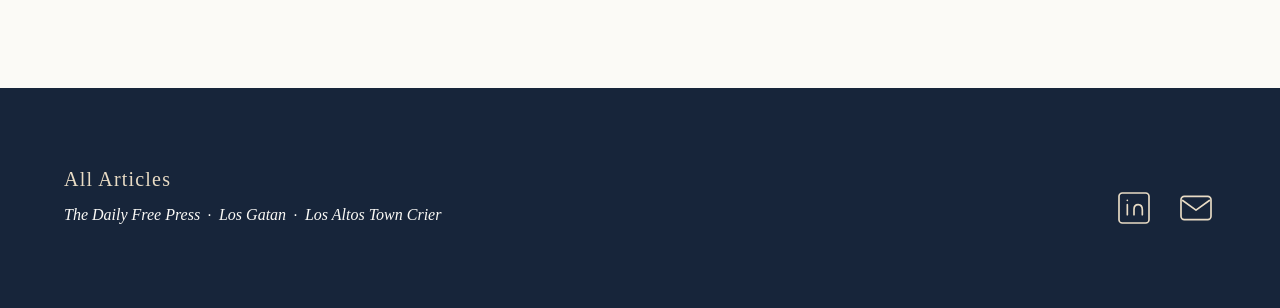
==== commit 18700180: "Use Clery Act chart image" ====
--- a/data-projects.html
+++ b/data-projects.html
@@ -27,9 +27,9 @@
 
     <section class="project-list" aria-label="Data projects">
       <article class="project-card">
-        <a href="https://datawrapper.dwcdn.net/NVF47/1/" target="_blank" rel="noopener noreferrer" aria-label="Sexual violence on college campuses remains a nationwide concern — BU is no exception — opens interactive chart in a new tab">
-          <div class="project-image">
-            <iframe class="project-embed" src="https://datawrapper.dwcdn.net/NVF47/1/" title="Clery Act data visualization about sexual violence on college campuses" loading="lazy" tabindex="-1" aria-hidden="true"></iframe>
+        <a href="https://dailyfreepress.com/10/23/12/221716/sexual-violence-on-college-campuses-remains-a-nationwide-concern-bu-is-no-exception/" target="_blank" rel="noopener noreferrer" aria-label="Sexual violence on college campuses remains a nationwide concern — BU is no exception — opens article in a new tab">
+          <div class="project-image project-image-contain">
+            <img src="public/clery-act-reports-by-campus.png" alt="Line chart showing rape reports at Boston University’s Charles River and Medical campuses from 2015 to 2025">
           </div>
           <div class="project-copy">
             <p class="project-label">Clery Act Data · PDF Analysis · Datawrapper</p>
--- a/data-projects.css
+++ b/data-projects.css
@@ -39,6 +39,5 @@
 
 .project-image::before,.project-image::after{display:none}
 .project-image img{display:block;width:100%;height:100%;object-fit:cover;object-position:center;transition:transform .4s var(--ease)}
-.project-image .project-embed{display:block;width:100%;height:100%;border:0;pointer-events:none}
 .project-image.project-image-contain img{object-fit:contain}
 .project-card>a:hover .project-image img{transform:scale(1.02)}
